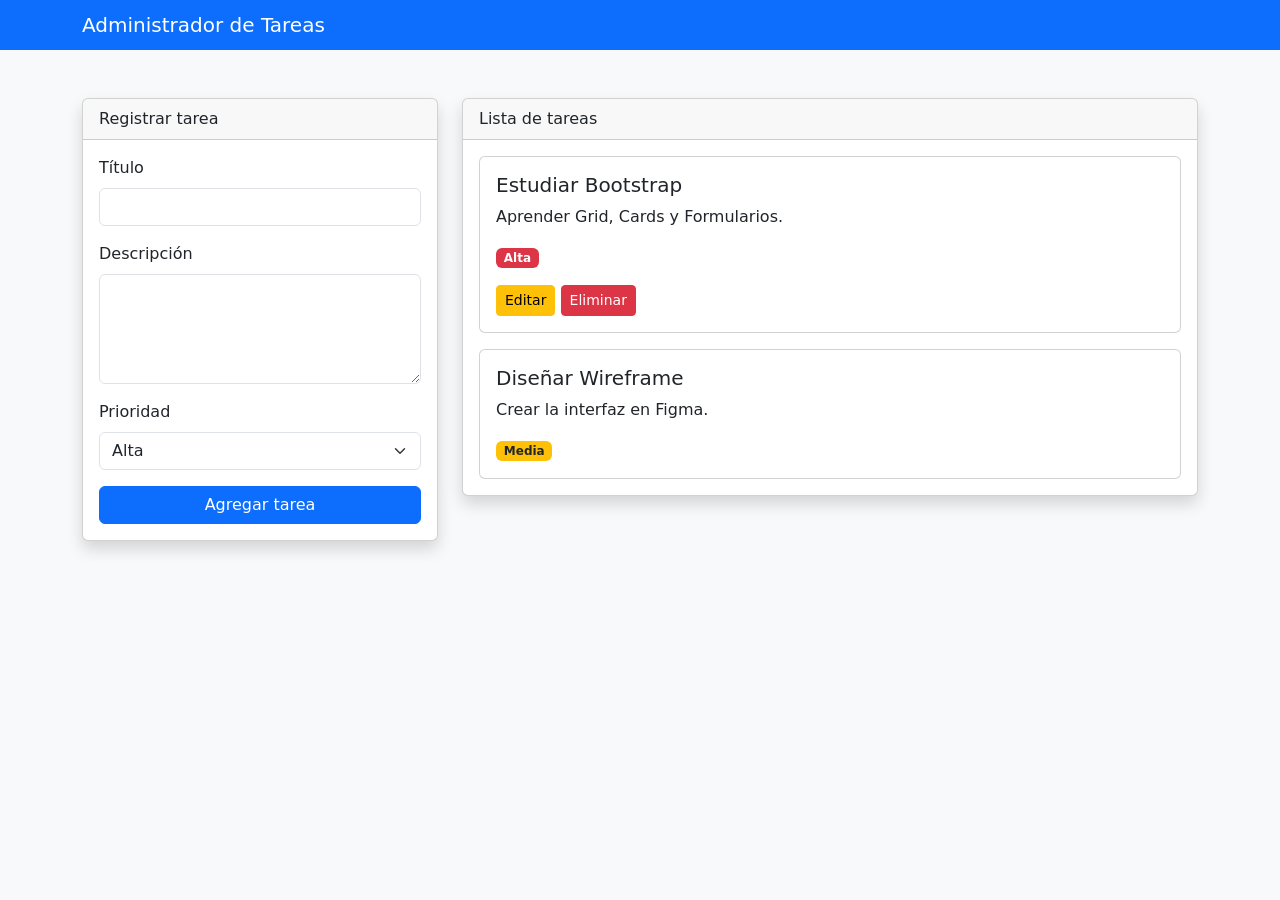
==== Planificador-Tareas/index.html @ c47897cd "Estructura Proyecto Individual" ====
<!DOCTYPE html>
<html lang="en">
<head>
    <meta charset="UTF-8">
    <meta name="viewport" content="width=device-width, initial-scale=1.0">
    <title>Proyecto-Individual</title>
    <!----Bootstrap-->
    <link href="https://cdn.jsdelivr.net/npm/bootstrap@5.3.8/dist/css/bootstrap.min.css" rel="stylesheet" integrity="sha384-sRIl4kxILFvY47J16cr9ZwB07vP4J8+LH7qKQnuqkuIAvNWLzeN8tE5YBujZqJLB" crossorigin="anonymous">
    <script src="https://cdn.jsdelivr.net/npm/bootstrap@5.3.8/dist/js/bootstrap.bundle.min.js" integrity="sha384-FKyoEForCGlyvwx9Hj09JcYn3nv7wiPVlz7YYwJrWVcXK/BmnVDxM+D2scQbITxI" crossorigin="anonymous"></script>
    <!--stilos css--->
    <Link reference="stylesheet" href="./css/styles.css" >
</head>
<body class="bg-light">

    <!-- Navbar -->
   <nav class="navbar navbar-dark bg-primary">
        <div class="container">
            <span class="navbar-brand mb-0 h1">
                Administrador de Tareas
            </span>
        </div>
    </nav>

    <div class="container mt-5">

        <div class="row">

            <!-- Formulario -->

            <div class="col-md-4">

                <div class="card shadow">

                    <div class="card-header">
                        Registrar tarea
                    </div>

                    <div class="card-body">

                        <form>

                            <div class="mb-3">
                                <label class="form-label">
                                    Título
                                </label>

                                <input
                                    type="text"
                                    class="form-control">
                            </div>

                            <div class="mb-3">
                                <label class="form-label">
                                    Descripción
                                </label>

                                <textarea
                                    class="form-control"
                                    rows="4"></textarea>
                            </div>

                            <div class="mb-3">

                                <label class="form-label">
                                    Prioridad
                                </label>

                                <select class="form-select">

                                    <option>Alta</option>
                                    <option>Media</option>
                                    <option>Baja</option>

                                </select>

                            </div>

                            <button
                                class="btn btn-primary w-100">
                                Agregar tarea
                            </button>

                        </form>

                    </div>

                </div>

            </div>

            <!-- Lista -->

            <div class="col-md-8">

                <div class="card shadow">

                    <div class="card-header">
                        Lista de tareas
                    </div>

                    <div class="card-body">

                        <div class="card mb-3">

                            <div class="card-body">

                                <h5>Estudiar Bootstrap</h5>

                                <p>
                                    Aprender Grid, Cards y Formularios.
                                </p>

                                <span class="badge bg-danger">
                                    Alta
                                </span>

                                <div class="mt-3">

                                    <button class="btn btn-warning btn-sm">
                                        Editar
                                    </button>

                                    <button class="btn btn-danger btn-sm">
                                        Eliminar
                                    </button>

                                </div>

                            </div>

                        </div>

                        <div class="card">

                            <div class="card-body">

                                <h5>Diseñar Wireframe</h5>

                                <p>
                                    Crear la interfaz en Figma.
                                </p>

                                <span class="badge bg-warning text-dark">
                                    Media
                                </span>

                            </div>

                        </div>

                    </div>

                </div>

            </div>

        </div>

    </div>

</body>
</html>
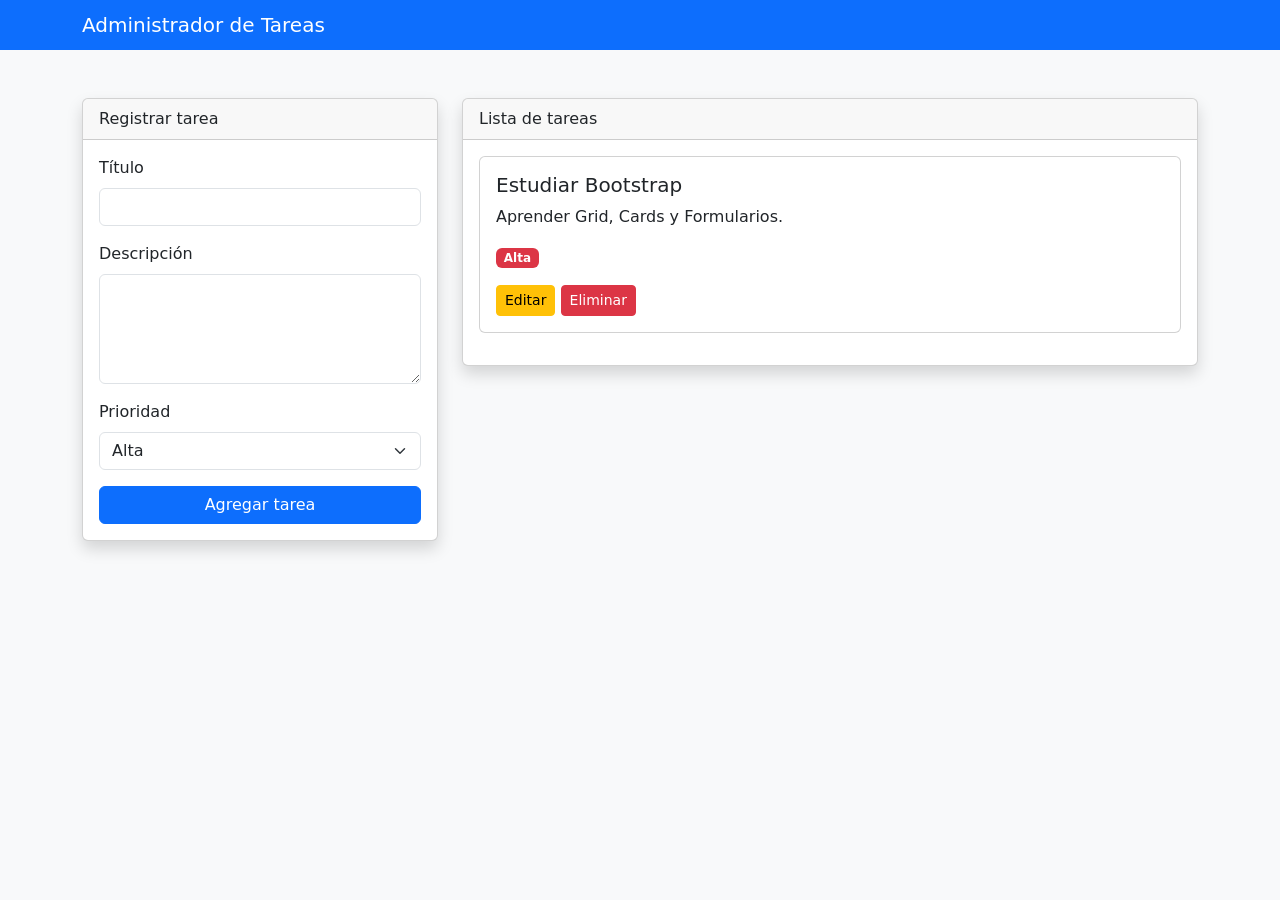
==== commit facbd2eb: "cambio url de trello" ====
--- a/Planificador-Tareas/index.html
+++ b/Planificador-Tareas/index.html
@@ -130,23 +130,6 @@
 
                         </div>
 
-                        <div class="card">
-
-                            <div class="card-body">
-
-                                <h5>Diseñar Wireframe</h5>
-
-                                <p>
-                                    Crear la interfaz en Figma.
-                                </p>
-
-                                <span class="badge bg-warning text-dark">
-                                    Media
-                                </span>
-
-                            </div>
-
-                        </div>
 
                     </div>
 
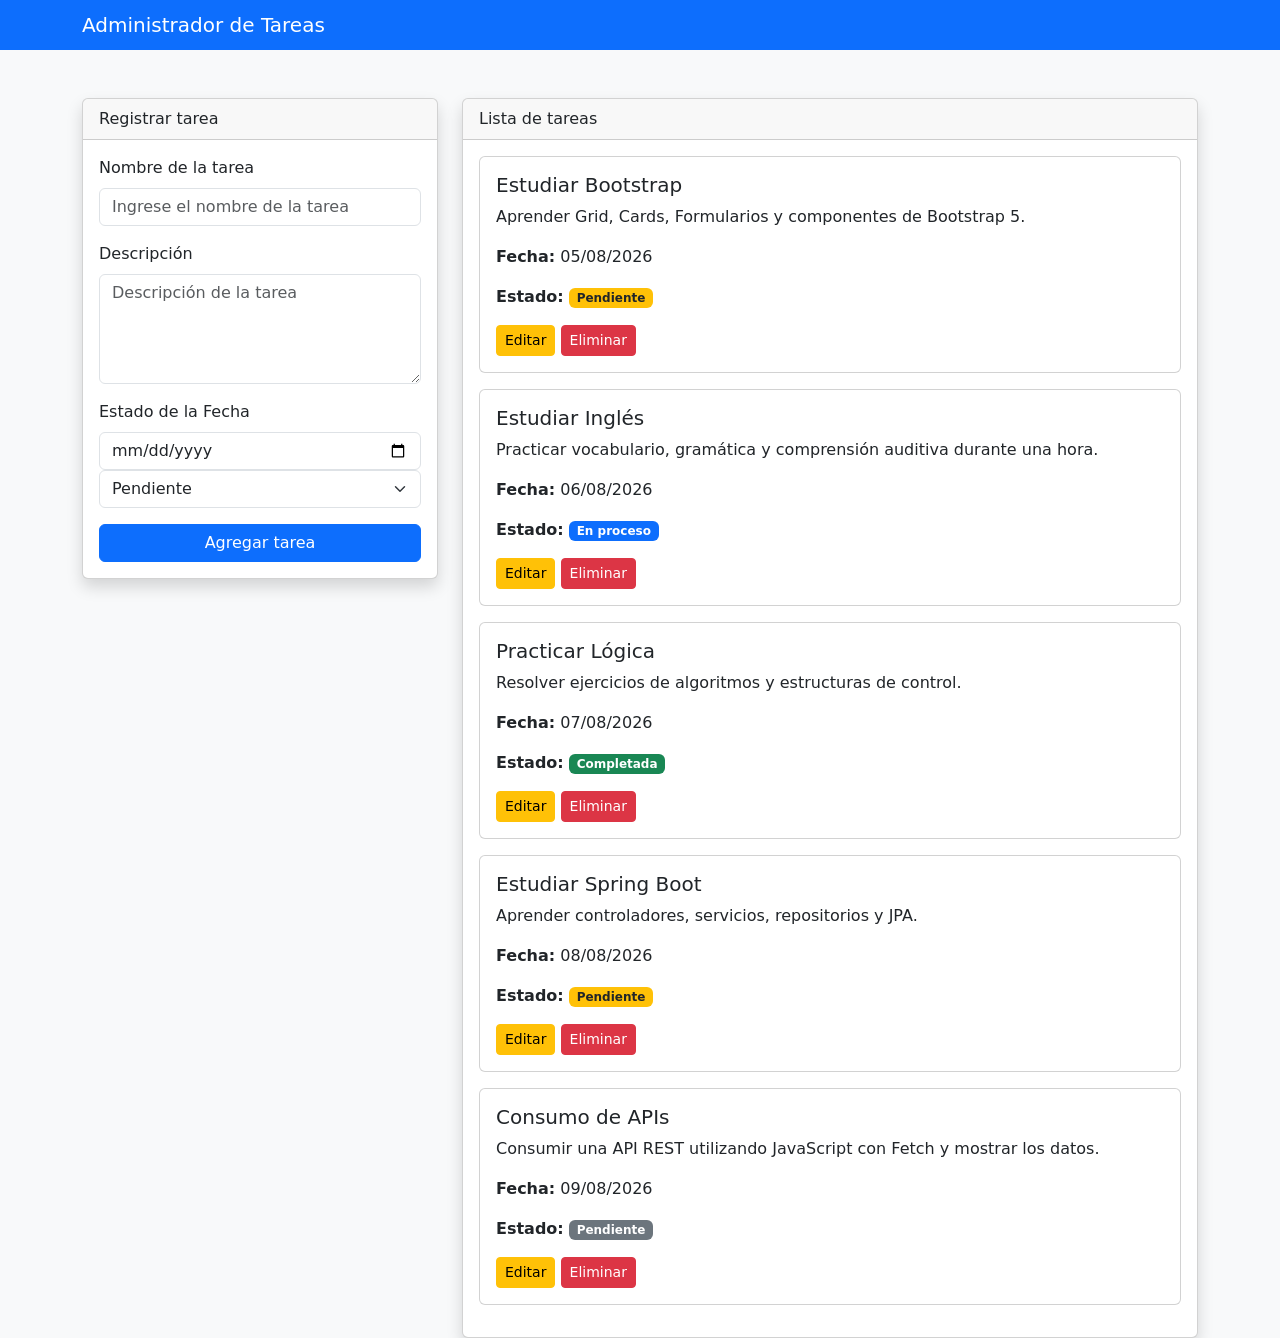
==== commit ec014e80: "organizando el formulario para que las cards fueran las mismas de la lista de tareas, con las 5 card" ====
--- a/Planificador-Tareas/index.html
+++ b/Planificador-Tareas/index.html
@@ -41,12 +41,15 @@
 
                             <div class="mb-3">
                                 <label class="form-label">
-                                    Título
+                                     Nombre de la tarea
                                 </label>
 
                                 <input
                                     type="text"
-                                    class="form-control">
+                                    class="form-control"
+                                     placeholder="Ingrese el nombre de la tarea"
+                                    >
+                                
                             </div>
 
                             <div class="mb-3">
@@ -56,20 +59,25 @@
 
                                 <textarea
                                     class="form-control"
-                                    rows="4"></textarea>
+                                    rows="4"
+                                    placeholder="Descripción de la tarea"
+                                    
+                                    ></textarea>
                             </div>
 
                             <div class="mb-3">
 
                                 <label class="form-label">
-                                    Prioridad
+                                    Estado de la Fecha 
                                 </label>
-
-                                <select class="form-select">
-
-                                    <option>Alta</option>
-                                    <option>Media</option>
-                                    <option>Baja</option>
+                                <input type="date" class="form-control">
+
+                                <select class="form-select" name="estadoFecha">
+
+                                    <option value="pendiente">Pendiente</option>
+                                    <option value="confirmada">Confirmada</option>
+                                    <option value="cancelada">Cancelada</option>
+                                    <option value="finalizada">Finalizada</option>
 
                                 </select>
 
@@ -88,7 +96,7 @@
 
             </div>
 
-            <!-- Lista -->
+            <!-- Lista de las tareas realizadas  -->
 
             <div class="col-md-8">
 
@@ -100,35 +108,105 @@
 
                     <div class="card-body">
 
-                        <div class="card mb-3">
-
-                            <div class="card-body">
-
-                                <h5>Estudiar Bootstrap</h5>
-
-                                <p>
-                                    Aprender Grid, Cards y Formularios.
-                                </p>
-
-                                <span class="badge bg-danger">
-                                    Alta
-                                </span>
-
-                                <div class="mt-3">
-
-                                    <button class="btn btn-warning btn-sm">
-                                        Editar
-                                    </button>
-
-                                    <button class="btn btn-danger btn-sm">
-                                        Eliminar
-                                    </button>
-
-                                </div>
-
-                            </div>
-
-                        </div>
+                       <div class="card mb-3">
+    <div class="card-body">
+        <h5 class="card-title">Estudiar Bootstrap</h5>
+
+        <p class="card-text">
+            Aprender Grid, Cards, Formularios y componentes de Bootstrap 5.
+        </p>
+
+        <p><strong>Fecha:</strong> 05/08/2026</p>
+
+        <p>
+            <strong>Estado:</strong>
+            <span class="badge bg-warning text-dark">Pendiente</span>
+        </p>
+
+        <button class="btn btn-warning btn-sm">Editar</button>
+        <button class="btn btn-danger btn-sm">Eliminar</button>
+    </div>
+</div>
+
+<div class="card mb-3">
+    <div class="card-body">
+        <h5 class="card-title">Estudiar Inglés</h5>
+
+        <p class="card-text">
+            Practicar vocabulario, gramática y comprensión auditiva durante una hora.
+        </p>
+
+        <p><strong>Fecha:</strong> 06/08/2026</p>
+
+        <p>
+            <strong>Estado:</strong>
+            <span class="badge bg-primary">En proceso</span>
+        </p>
+
+        <button class="btn btn-warning btn-sm">Editar</button>
+        <button class="btn btn-danger btn-sm">Eliminar</button>
+    </div>
+</div>
+
+<div class="card mb-3">
+    <div class="card-body">
+        <h5 class="card-title">Practicar Lógica</h5>
+
+        <p class="card-text">
+            Resolver ejercicios de algoritmos y estructuras de control.
+        </p>
+
+        <p><strong>Fecha:</strong> 07/08/2026</p>
+
+        <p>
+            <strong>Estado:</strong>
+            <span class="badge bg-success">Completada</span>
+        </p>
+
+        <button class="btn btn-warning btn-sm">Editar</button>
+        <button class="btn btn-danger btn-sm">Eliminar</button>
+    </div>
+</div>
+
+<div class="card mb-3">
+    <div class="card-body">
+        <h5 class="card-title">Estudiar Spring Boot</h5>
+
+        <p class="card-text">
+            Aprender controladores, servicios, repositorios y JPA.
+        </p>
+
+        <p><strong>Fecha:</strong> 08/08/2026</p>
+
+        <p>
+            <strong>Estado:</strong>
+            <span class="badge bg-warning text-dark">Pendiente</span>
+        </p>
+
+        <button class="btn btn-warning btn-sm">Editar</button>
+        <button class="btn btn-danger btn-sm">Eliminar</button>
+    </div>
+</div>
+
+<div class="card mb-3">
+    <div class="card-body">
+        <h5 class="card-title">Consumo de APIs</h5>
+
+        <p class="card-text">
+            Consumir una API REST utilizando JavaScript con Fetch y mostrar los datos.
+        </p>
+
+        <p><strong>Fecha:</strong> 09/08/2026</p>
+
+        <p>
+            <strong>Estado:</strong>
+            <span class="badge bg-secondary">Pendiente</span>
+        </p>
+
+        <button class="btn btn-warning btn-sm">Editar</button>
+        <button class="btn btn-danger btn-sm">Eliminar</button>
+    </div>
+</div>
 
 
                     </div>
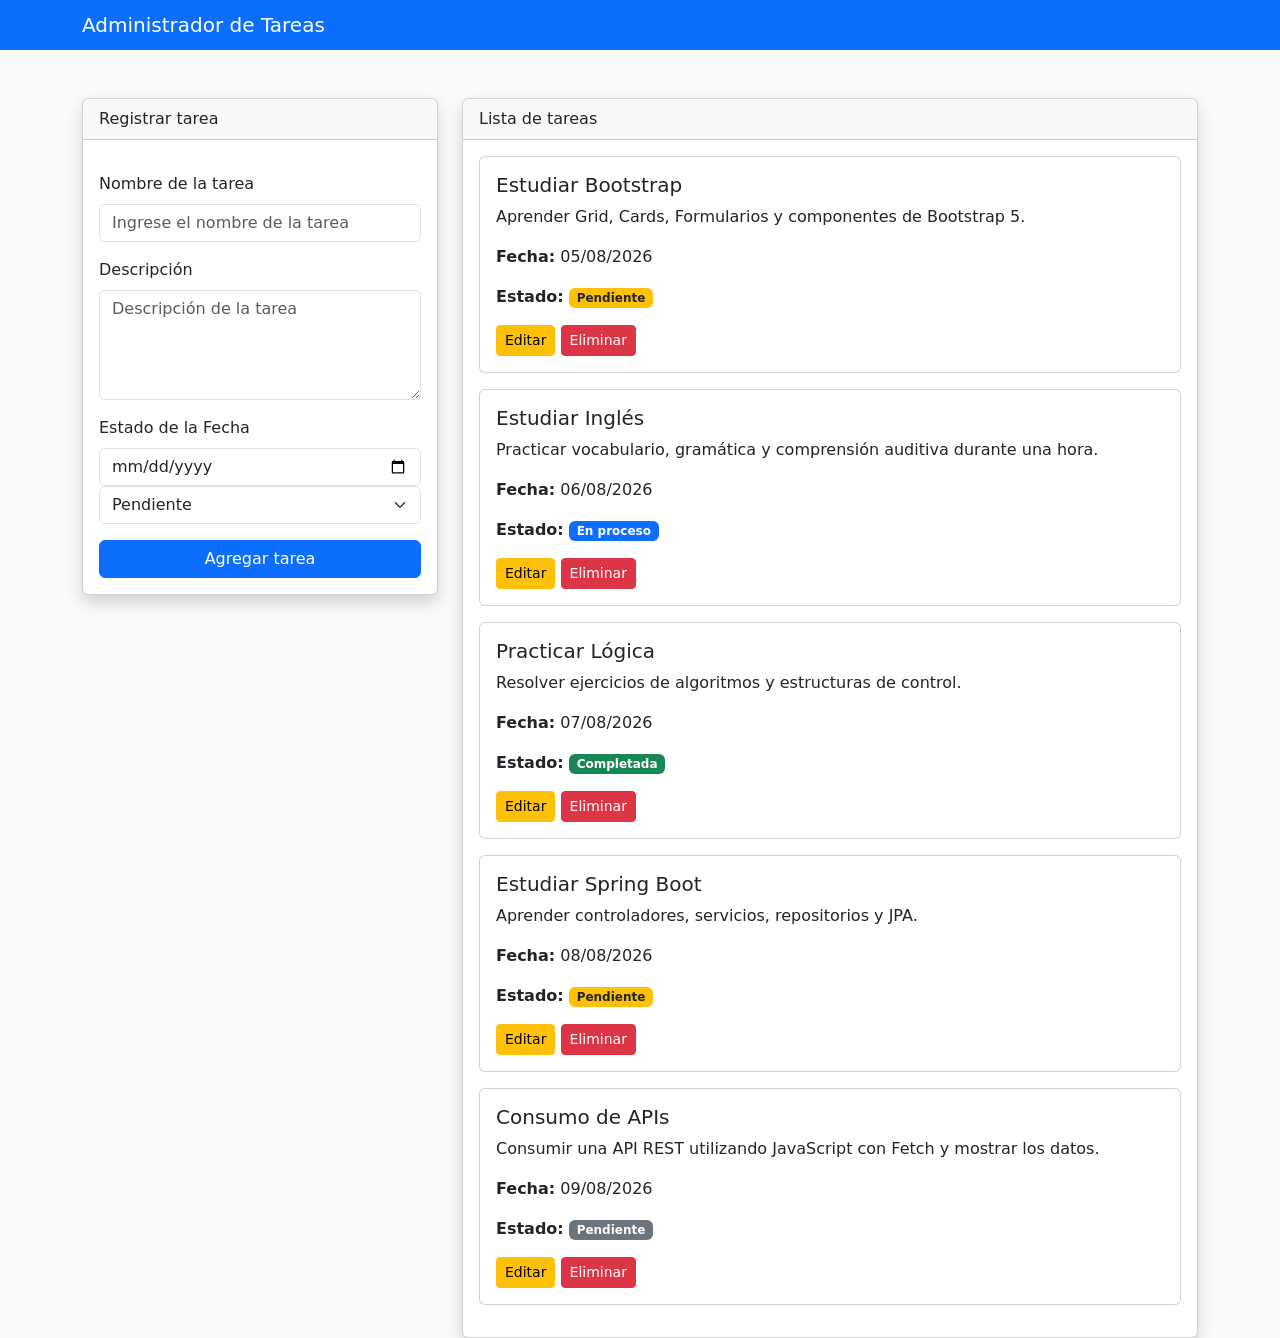
==== commit 7033cbc8: "Implementacion formulario de validacion con js y bootstrap" ====
--- a/Planificador-Tareas/index.html
+++ b/Planificador-Tareas/index.html
@@ -9,6 +9,7 @@
     <script src="https://cdn.jsdelivr.net/npm/bootstrap@5.3.8/dist/js/bootstrap.bundle.min.js" integrity="sha384-FKyoEForCGlyvwx9Hj09JcYn3nv7wiPVlz7YYwJrWVcXK/BmnVDxM+D2scQbITxI" crossorigin="anonymous"></script>
     <!--stilos css--->
     <Link reference="stylesheet" href="./css/styles.css" >
+    
 </head>
 <body class="bg-light">
 
@@ -36,8 +37,8 @@
                     </div>
 
                     <div class="card-body">
-
-                        <form>
+                         <div id="mensaje" class="mb-3"></div>
+                        <form id="formTarea">
 
                             <div class="mb-3">
                                 <label class="form-label">
@@ -46,6 +47,7 @@
 
                                 <input
                                     type="text"
+                                    id="nombreTarea"
                                     class="form-control"
                                      placeholder="Ingrese el nombre de la tarea"
                                     >
@@ -58,6 +60,7 @@
                                 </label>
 
                                 <textarea
+                                    id="descripcionTarea"
                                     class="form-control"
                                     rows="4"
                                     placeholder="Descripción de la tarea"
@@ -70,9 +73,9 @@
                                 <label class="form-label">
                                     Estado de la Fecha 
                                 </label>
-                                <input type="date" class="form-control">
-
-                                <select class="form-select" name="estadoFecha">
+                                <input id="fechaTarea" type="date" class="form-control">
+
+                                <select class="form-select" id="estadoFecha">
 
                                     <option value="pendiente">Pendiente</option>
                                     <option value="confirmada">Confirmada</option>
@@ -218,6 +221,6 @@
         </div>
 
     </div>
-
+<script src="./js/app.js"></script>
 </body>
 </html>
